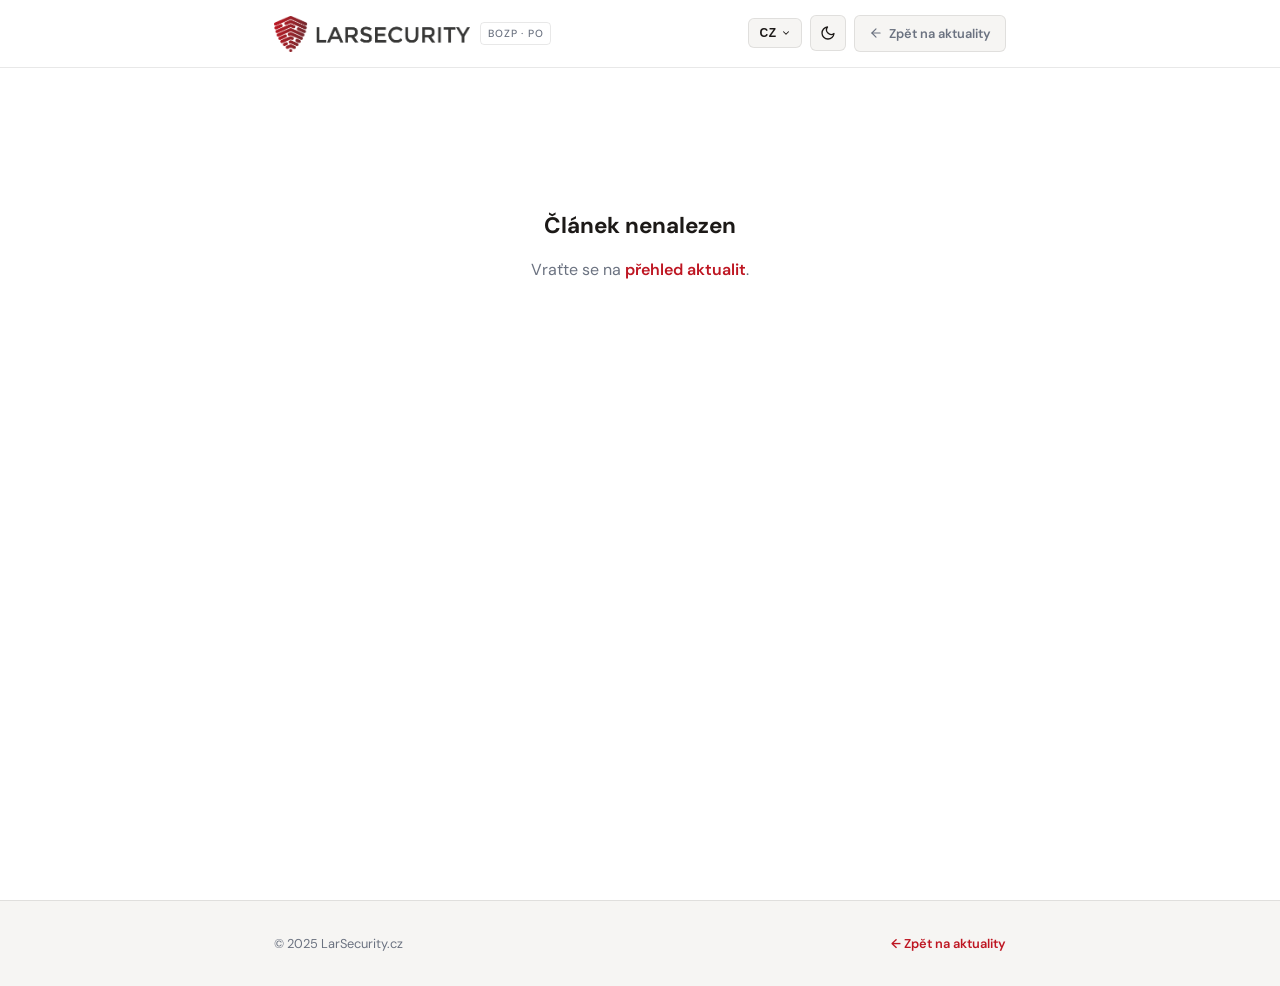
==== clanek.html @ 81025a94 "Úpravy webu + články v oddělené složce" ====
<!DOCTYPE html>
<html lang="cs">
<head>
  <meta charset="UTF-8" />
  <meta name="viewport" content="width=device-width, initial-scale=1.0" />
  <title>LarSecurity.cz</title>
  <link rel="icon" type="image/png" href="images/favicon-larsecurity.png" />
  <link rel="preconnect" href="https://fonts.googleapis.com" />
  <link rel="preconnect" href="https://fonts.gstatic.com" crossorigin />
  <link href="https://fonts.googleapis.com/css2?family=DM+Sans:ital,opsz,wght@0,9..40,300;0,9..40,400;0,9..40,500;0,9..40,600;0,9..40,700;1,9..40,300&display=swap" rel="stylesheet" />
  <style>
    *, *::before, *::after { box-sizing: border-box; margin: 0; padding: 0; }
    :root {
      --bg: #FFFFFF; --bg2: #F6F5F3; --bg3: #EDECEA;
      --accent: #BE1622; --accent2: #D41E2C;
      --text: #1C1917; --muted: #6B7280;
      --border: rgba(0,0,0,0.09);
      --nav-h: 68px;
      --nav-bg: rgba(255,255,255,0.88);
      --nav-bg-scrolled: rgba(255,255,255,0.97);
    }
    [data-theme="dark"] {
      --bg: #0F1117; --bg2: #161B27; --bg3: #1E2535;
      --text: #F0EEE9; --muted: #9CA3AF;
      --border: rgba(255,255,255,0.08);
      --nav-bg: rgba(15,17,23,0.88);
      --nav-bg-scrolled: rgba(15,17,23,0.97);
    }
    html { scroll-behavior: smooth; font-size: 16px; }
    body { font-family: 'DM Sans', sans-serif; background: var(--bg); color: var(--text); line-height: 1.65; overflow-x: hidden; }
    a { color: inherit; text-decoration: none; }
    img { display: block; max-width: 100%; }
    .container { max-width: 780px; margin: 0 auto; padding: 0 24px; }

    /* ── NAV ── */
    nav {
      position: fixed; top: 0; left: 0; right: 0; z-index: 100;
      height: var(--nav-h); background: var(--nav-bg);
      backdrop-filter: blur(14px); border-bottom: 1px solid var(--border);
      transition: background .3s;
    }
    nav.scrolled { background: var(--nav-bg-scrolled); }
    .nav-inner { height: 100%; display: flex; align-items: center; justify-content: space-between; }
    .nav-logo { display: flex; align-items: center; gap: 10px; }
    .nav-logo img { height: 36px; width: auto; display: block; }
    .nav-logo-badge {
      font-size: .65rem; font-weight: 500; color: var(--muted);
      border: 1px solid var(--border); border-radius: 4px; padding: 2px 7px;
      letter-spacing: .8px; text-transform: uppercase;
    }
    .nav-actions { display: flex; align-items: center; gap: 8px; }
    .back-btn {
      display: inline-flex; align-items: center; gap: 6px;
      font-size: .8rem; font-weight: 600; color: var(--muted);
      padding: 7px 14px; border-radius: 6px;
      border: 1px solid var(--border); background: var(--bg2);
      transition: background .2s, color .2s;
    }
    .back-btn:hover { background: var(--bg3); color: var(--text); }
    .back-btn svg { width: 14px; height: 14px; }

    /* Lang switcher */
    .lang-switcher { position: relative; }
    .lang-current {
      display: flex; align-items: center; gap: 4px;
      font-size: .75rem; font-weight: 700; letter-spacing: .8px;
      color: var(--text); background: var(--bg2);
      border: 1px solid var(--border); border-radius: 6px;
      padding: 7px 10px; cursor: pointer; transition: background .2s;
    }
    .lang-current:hover { background: var(--bg3); }
    .lang-current svg { width: 10px; height: 10px; transition: transform .2s; flex-shrink: 0; }
    .lang-switcher.open .lang-current svg { transform: rotate(180deg); }
    .lang-dropdown {
      display: none; position: absolute; top: calc(100% + 6px); right: 0;
      background: var(--bg); border: 1px solid var(--border);
      border-radius: 8px; box-shadow: 0 8px 28px rgba(0,0,0,.12);
      overflow: hidden; min-width: 64px; z-index: 200;
    }
    .lang-switcher.open .lang-dropdown { display: block; }
    .lang-opt {
      display: block; width: 100%; padding: 9px 14px;
      font-size: .78rem; font-weight: 600; letter-spacing: .5px;
      color: var(--muted); background: none; border: none;
      cursor: pointer; text-align: left; transition: background .15s, color .15s;
    }
    .lang-opt:hover { background: var(--bg2); color: var(--text); }
    .lang-opt.active { color: var(--accent); }

    /* Dark mode toggle */
    .theme-toggle {
      background: var(--bg2); border: 1px solid var(--border);
      border-radius: 6px; cursor: pointer;
      width: 36px; height: 36px;
      display: flex; align-items: center; justify-content: center;
      transition: background .2s;
    }
    .theme-toggle:hover { background: var(--bg3); }
    .theme-toggle svg { width: 16px; height: 16px; stroke: var(--text); }
    .icon-sun { display: none; }
    [data-theme="dark"] .icon-moon { display: none; }
    [data-theme="dark"] .icon-sun { display: block; }

    /* ── ARTICLE ── */
    .article-main {
      padding-top: calc(var(--nav-h) + 60px);
      padding-bottom: 80px;
      min-height: 100vh;
    }
    .article-breadcrumb {
      display: flex; align-items: center; gap: 8px;
      font-size: .8rem; color: var(--muted); margin-bottom: 32px;
      flex-wrap: wrap;
    }
    .article-breadcrumb a { color: var(--accent); }
    .article-breadcrumb a:hover { text-decoration: underline; }
    .article-meta { display: flex; align-items: center; gap: 10px; margin-bottom: 20px; }
    .article-kat {
      font-size: .7rem; font-weight: 700; text-transform: uppercase;
      letter-spacing: 1px; color: var(--accent);
      background: rgba(190,22,34,.08); border-radius: 4px; padding: 3px 10px;
    }
    .article-date { font-size: .8rem; color: var(--muted); }
    .article-title {
      font-size: clamp(1.6rem, 4vw, 2.4rem);
      font-weight: 700; line-height: 1.2;
      letter-spacing: -.5px; margin-bottom: 20px;
    }
    .article-lead {
      font-size: 1.1rem; color: var(--muted); line-height: 1.7;
      margin-bottom: 48px; padding-bottom: 32px;
      border-bottom: 1px solid var(--border);
    }

    /* Article body styles (used by injected HTML from data files) */
    .article-body h2 {
      font-size: 1.2rem; font-weight: 700;
      margin-top: 36px; margin-bottom: 12px;
      display: flex; align-items: center; gap: 10px;
    }
    .article-body p { margin-bottom: 16px; line-height: 1.75; }
    .article-body ul, .article-body ol { margin: 0 0 16px 0; padding-left: 24px; }
    .article-body li { margin-bottom: 8px; line-height: 1.7; }
    .article-body strong { font-weight: 600; }
    .article-body .highlight-box {
      background: var(--bg2); border-left: 4px solid var(--accent);
      border-radius: 0 8px 8px 0; padding: 16px 20px;
      margin: 24px 0; font-size: .95rem;
    }
    .article-body .hl-link { color: var(--accent); font-weight: 600; }
    .article-body .hl-link:hover { text-decoration: underline; }
    .mistake-num {
      display: inline-flex; align-items: center; justify-content: center;
      background: var(--accent); color: #fff;
      border-radius: 50%; width: 28px; height: 28px;
      font-size: .85rem; font-weight: 700; flex-shrink: 0;
    }

    /* External source button */
    .source-section {
      margin-top: 48px; padding-top: 32px;
      border-top: 1px solid var(--border);
    }
    .source-section p { font-size: .9rem; color: var(--muted); margin-bottom: 16px; }
    .source-btn {
      display: inline-flex; align-items: center; gap: 8px;
      background: var(--accent); color: #fff;
      padding: 12px 24px; border-radius: 8px;
      font-size: .9rem; font-weight: 600;
      transition: background .2s, transform .15s;
    }
    .source-btn:hover { background: var(--accent2); transform: translateY(-1px); }
    .source-btn svg { width: 16px; height: 16px; }

    /* Error / loading state */
    .article-error {
      text-align: center; padding: 80px 24px; color: var(--muted);
    }
    .article-error h2 { font-size: 1.4rem; margin-bottom: 12px; color: var(--text); }
    .article-error a { color: var(--accent); font-weight: 600; }

    /* Footer */
    footer { background: var(--bg2); border-top: 1px solid var(--border); padding: 32px 0; }
    .footer-inner {
      display: flex; align-items: center; justify-content: space-between;
      flex-wrap: wrap; gap: 16px;
    }
    .footer-copy { font-size: .8rem; color: var(--muted); }
    .footer-back { font-size: .8rem; font-weight: 600; color: var(--accent); }
    .footer-back:hover { text-decoration: underline; }

    @media (max-width: 600px) {
      .nav-logo-badge { display: none; }
      .footer-inner { flex-direction: column; align-items: flex-start; }
    }
  </style>
</head>
<body>

<nav id="navbar">
  <div class="container nav-inner">
    <a href="index.html" class="nav-logo" aria-label="LarSecurity.cz">
      <img src="images/larsecurity-logo.png" alt="LarSecurity.cz" />
      <span class="nav-logo-badge">BOZP · PO</span>
    </a>
    <div class="nav-actions">
      <div class="lang-switcher" id="langSwitcher">
        <button class="lang-current" id="langToggle" aria-label="Vybrat jazyk">
          <span id="langLabel">CZ</span>
          <svg viewBox="0 0 24 24" fill="none" stroke="currentColor" stroke-width="2.5" stroke-linecap="round" stroke-linejoin="round"><polyline points="6 9 12 15 18 9"/></svg>
        </button>
        <div class="lang-dropdown" id="langDropdown">
          <button class="lang-opt active" data-lang="cz">CZ</button>
          <button class="lang-opt" data-lang="pl">PL</button>
          <button class="lang-opt" data-lang="de">DE</button>
          <button class="lang-opt" data-lang="en">EN</button>
        </div>
      </div>
      <button class="theme-toggle" id="themeToggle" aria-label="Přepnout tmavý režim">
        <svg class="icon-moon" viewBox="0 0 24 24" fill="none" stroke="currentColor" stroke-width="2" stroke-linecap="round" stroke-linejoin="round"><path d="M21 12.79A9 9 0 1111.21 3 7 7 0 0021 12.79z"/></svg>
        <svg class="icon-sun" viewBox="0 0 24 24" fill="none" stroke="currentColor" stroke-width="2" stroke-linecap="round" stroke-linejoin="round"><circle cx="12" cy="12" r="5"/><line x1="12" y1="1" x2="12" y2="3"/><line x1="12" y1="21" x2="12" y2="23"/><line x1="4.22" y1="4.22" x2="5.64" y2="5.64"/><line x1="18.36" y1="18.36" x2="19.78" y2="19.78"/><line x1="1" y1="12" x2="3" y2="12"/><line x1="21" y1="12" x2="23" y2="12"/><line x1="4.22" y1="19.78" x2="5.64" y2="18.36"/><line x1="18.36" y1="5.64" x2="19.78" y2="4.22"/></svg>
      </button>
      <a href="index.html#aktuality" class="back-btn" id="backBtn">
        <svg viewBox="0 0 24 24" fill="none" stroke="currentColor" stroke-width="2" stroke-linecap="round" stroke-linejoin="round"><line x1="19" y1="12" x2="5" y2="12"/><polyline points="12 19 5 12 12 5"/></svg>
        <span id="backBtnLabel">Zpět na aktuality</span>
      </a>
    </div>
  </div>
</nav>

<main class="article-main">
  <div class="container" id="articleContainer">
    <!-- content rendered by JS -->
  </div>
</main>

<footer>
  <div class="container footer-inner">
    <span class="footer-copy">© 2025 LarSecurity.cz</span>
    <a href="index.html#aktuality" class="footer-back" id="footerBack">← Zpět na aktuality</a>
  </div>
</footer>

<script>
  /* ── Dark mode (apply before render to avoid flash) ── */
  const root = document.documentElement;
  const savedTheme = localStorage.getItem('theme');
  if (savedTheme === 'dark' || (!savedTheme && window.matchMedia('(prefers-color-scheme: dark)').matches)) {
    root.setAttribute('data-theme', 'dark');
  }
  document.getElementById('themeToggle').addEventListener('click', () => {
    const isDark = root.getAttribute('data-theme') === 'dark';
    root.setAttribute('data-theme', isDark ? 'light' : 'dark');
    localStorage.setItem('theme', isDark ? 'light' : 'dark');
  });

  /* ── Sticky nav ── */
  window.addEventListener('scroll', () => {
    document.getElementById('navbar').classList.toggle('scrolled', window.scrollY > 40);
  }, { passive: true });

  /* ── Lang switcher ── */
  const langSwitcher = document.getElementById('langSwitcher');
  document.getElementById('langToggle').addEventListener('click', e => {
    e.stopPropagation();
    langSwitcher.classList.toggle('open');
  });
  document.addEventListener('click', () => langSwitcher.classList.remove('open'));
  document.querySelectorAll('.lang-opt').forEach(btn => {
    btn.addEventListener('click', () => {
      setLang(btn.dataset.lang);
      langSwitcher.classList.remove('open');
    });
  });

  /* ── UI labels per language ── */
  const ui = {
    cz: { back: 'Zpět na aktuality', footerBack: '← Zpět na aktuality', srcLabel: 'Zdroj článku', notFound: 'Článek nenalezen', notFoundSub: 'Vraťte se na', notFoundLink: 'přehled aktualit' },
    en: { back: 'Back to News',      footerBack: '← Back to News',      srcLabel: 'Article source', notFound: 'Article not found', notFoundSub: 'Return to', notFoundLink: 'news overview' },
    de: { back: 'Zurück zu Aktuelles', footerBack: '← Zurück zu Aktuelles', srcLabel: 'Artikelquelle', notFound: 'Artikel nicht gefunden', notFoundSub: 'Zurück zur', notFoundLink: 'Übersicht' },
    pl: { back: 'Powrót do aktualności', footerBack: '← Powrót do aktualności', srcLabel: 'Źródło artykułu', notFound: 'Artykuł nie znaleziony', notFoundSub: 'Wróć do', notFoundLink: 'przeglądu aktualności' },
  };

  let currentLang = localStorage.getItem('lang') || 'cz';
  let articleData = null;

  function setLang(lang) {
    if (!ui[lang]) return;
    currentLang = lang;
    localStorage.setItem('lang', lang);
    document.getElementById('langLabel').textContent = lang.toUpperCase();
    document.querySelectorAll('.lang-opt').forEach(btn => {
      btn.classList.toggle('active', btn.dataset.lang === lang);
    });
    if (articleData) renderArticle(articleData, lang);
  }

  function renderArticle(data, lang) {
    const t = data[lang] || data['cz'];
    const u = ui[lang] || ui['cz'];
    const container = document.getElementById('articleContainer');

    document.documentElement.lang = lang === 'cz' ? 'cs' : lang;
    document.title = `${t.title} — LarSecurity.cz`;
    document.getElementById('backBtnLabel').textContent = u.back;
    document.getElementById('footerBack').textContent = u.footerBack;

    let externalSection = '';
    if (data.externalUrl) {
      const label = t.externalLabel || u.srcLabel;
      externalSection = `
        <div class="source-section">
          <p>${u.srcLabel}:</p>
          <a href="${data.externalUrl}" target="_blank" rel="noopener" class="source-btn">
            ${label}
            <svg viewBox="0 0 24 24" fill="none" stroke="currentColor" stroke-width="2" stroke-linecap="round" stroke-linejoin="round"><line x1="7" y1="17" x2="17" y2="7"/><polyline points="7 7 17 7 17 17"/></svg>
          </a>
        </div>
      `;
    }

    container.innerHTML = `
      <div class="article-breadcrumb">
        <a href="index.html">LarSecurity.cz</a>
        <span>›</span>
        <a href="index.html#aktuality">${u.back.replace('← ', '').replace('Powrót do ', '').replace('Zurück zu ', '')}</a>
        <span>›</span>
        <span>${t.title}</span>
      </div>
      <div class="article-meta">
        <span class="article-kat">${t.kat}</span>
        <span class="article-date">${t.date}</span>
      </div>
      <h1 class="article-title">${t.title}</h1>
      <p class="article-lead">${t.perex}</p>
      <div class="article-body">${t.body}</div>
      ${externalSection}
    `;
  }

  function showError() {
    const u = ui[currentLang] || ui['cz'];
    document.getElementById('articleContainer').innerHTML = `
      <div class="article-error">
        <h2>${u.notFound}</h2>
        <p>${u.notFoundSub} <a href="index.html#aktuality">${u.notFoundLink}</a>.</p>
      </div>
    `;
  }

  /* ── Load article data from aktuality/ folder ── */
  const params = new URLSearchParams(window.location.search);
  const articleId = parseInt(params.get('id'), 10);

  if (!articleId || articleId < 1 || articleId > 99) {
    showError();
  } else {
    const script = document.createElement('script');
    script.src = `aktuality/aktualita-${articleId}.js`;
    script.onload = () => {
      articleData = (window.aktualityData || {})[articleId];
      if (!articleData) { showError(); return; }
      // Apply lang switcher listeners to render on change
      document.querySelectorAll('.lang-opt').forEach(btn => {
        btn.addEventListener('click', () => renderArticle(articleData, currentLang));
      });
      setLang(currentLang);
    };
    script.onerror = showError;
    document.head.appendChild(script);
  }
</script>
</body>
</html>
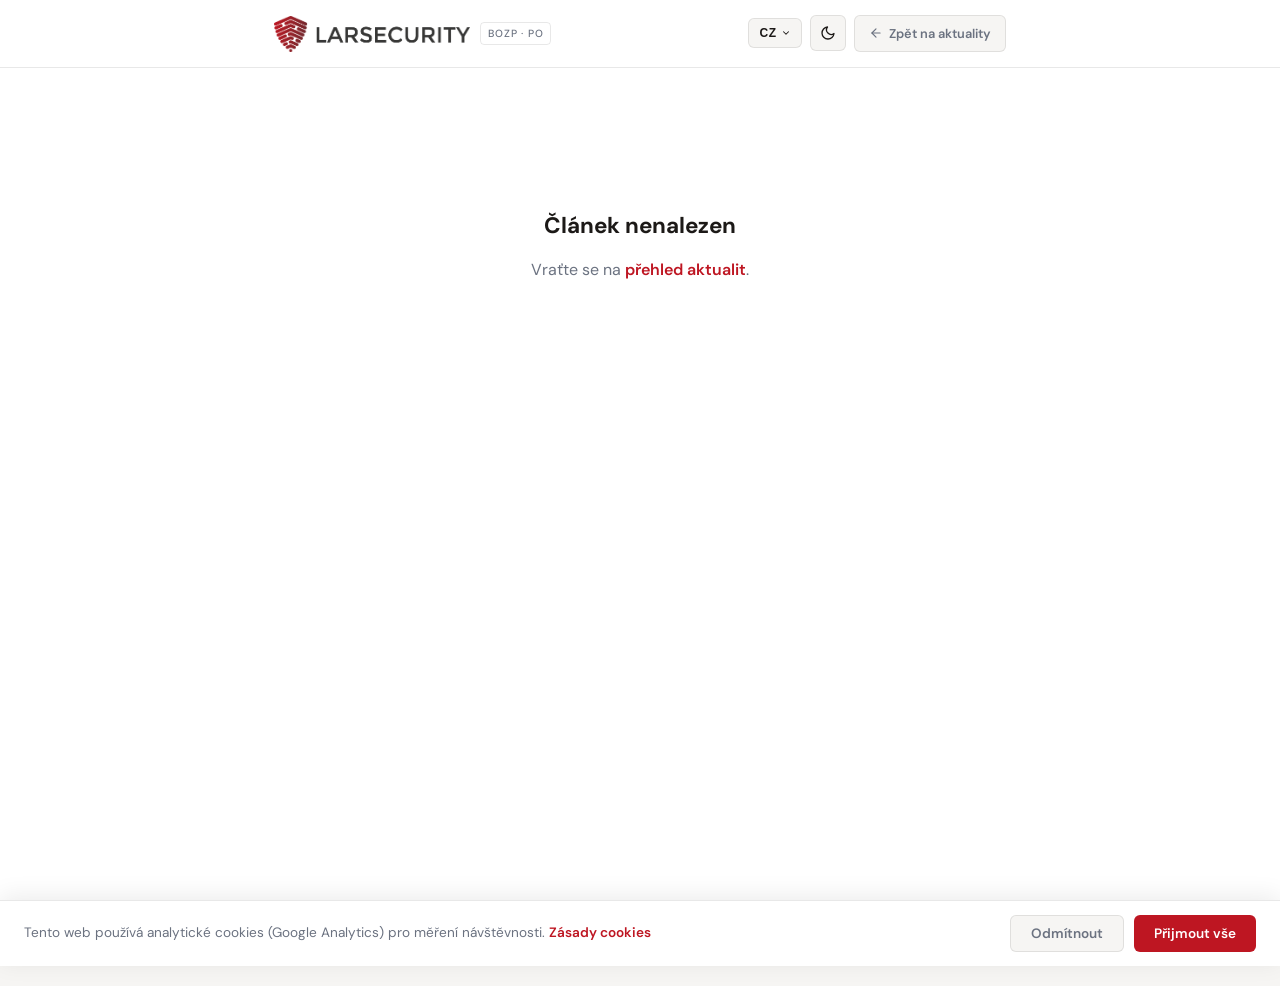
==== commit a544fecb: "GDPR banner" ====
--- a/clanek.html
+++ b/clanek.html
@@ -86,6 +86,7 @@
     }
     .lang-opt:hover { background: var(--bg2); color: var(--text); }
     .lang-opt.active { color: var(--accent); }
+    .flag-img { display: inline-block; vertical-align: middle; }
 
     /* Dark mode toggle */
     .theme-toggle {
@@ -189,9 +190,39 @@
     .footer-back { font-size: .8rem; font-weight: 600; color: var(--accent); }
     .footer-back:hover { text-decoration: underline; }
 
+    /* Cookie banner */
+    .cookie-banner {
+      position: fixed; bottom: 0; left: 0; right: 0; z-index: 999;
+      background: var(--bg); border-top: 1px solid var(--border);
+      padding: 14px 24px;
+      display: flex; align-items: center; gap: 16px; flex-wrap: wrap;
+      justify-content: space-between;
+      box-shadow: 0 -4px 24px rgba(0,0,0,.08);
+      transform: translateY(100%); transition: transform .35s ease;
+    }
+    .cookie-banner.show { transform: translateY(0); }
+    .cookie-banner-text { font-size: .85rem; color: var(--muted); flex: 1; min-width: 200px; }
+    .cookie-banner-text a { color: var(--accent); font-weight: 600; }
+    .cookie-banner-text a:hover { text-decoration: underline; }
+    .cookie-banner-actions { display: flex; gap: 10px; flex-shrink: 0; }
+    .cookie-accept {
+      background: var(--accent); color: #fff; border: none; border-radius: 6px;
+      padding: 9px 20px; font-size: .85rem; font-weight: 600; cursor: pointer;
+      font-family: inherit; transition: background .2s;
+    }
+    .cookie-accept:hover { background: #D41E2C; }
+    .cookie-reject {
+      background: var(--bg2); color: var(--muted); border: 1px solid var(--border);
+      border-radius: 6px; padding: 9px 20px; font-size: .85rem; font-weight: 600;
+      cursor: pointer; font-family: inherit; transition: background .2s, color .2s;
+    }
+    .cookie-reject:hover { background: var(--bg3); color: var(--text); }
     @media (max-width: 600px) {
       .nav-logo-badge { display: none; }
       .footer-inner { flex-direction: column; align-items: flex-start; }
+      .cookie-banner { padding: 14px 16px; }
+      .cookie-banner-actions { width: 100%; }
+      .cookie-accept, .cookie-reject { flex: 1; text-align: center; }
     }
   </style>
 </head>
@@ -210,10 +241,11 @@
           <svg viewBox="0 0 24 24" fill="none" stroke="currentColor" stroke-width="2.5" stroke-linecap="round" stroke-linejoin="round"><polyline points="6 9 12 15 18 9"/></svg>
         </button>
         <div class="lang-dropdown" id="langDropdown">
-          <button class="lang-opt active" data-lang="cz">CZ</button>
-          <button class="lang-opt" data-lang="pl">PL</button>
-          <button class="lang-opt" data-lang="de">DE</button>
-          <button class="lang-opt" data-lang="en">EN</button>
+          <button class="lang-opt active" data-lang="cz"><img src="https://flagcdn.com/20x15/cz.png" alt="" class="flag-img"> CZ</button>
+          <button class="lang-opt" data-lang="pl"><img src="https://flagcdn.com/20x15/pl.png" alt="" class="flag-img"> PL</button>
+          <button class="lang-opt" data-lang="de"><img src="https://flagcdn.com/20x15/de.png" alt="" class="flag-img"> DE</button>
+          <button class="lang-opt" data-lang="en"><img src="https://flagcdn.com/20x15/gb.png" alt="" class="flag-img"> EN</button>
+          <button class="lang-opt" data-lang="ua"><img src="https://flagcdn.com/20x15/ua.png" alt="" class="flag-img"> UA</button>
         </div>
       </div>
       <button class="theme-toggle" id="themeToggle" aria-label="Přepnout tmavý režim">
@@ -279,16 +311,20 @@
     en: { back: 'Back to News',      footerBack: '← Back to News',      srcLabel: 'Article source', notFound: 'Article not found', notFoundSub: 'Return to', notFoundLink: 'news overview' },
     de: { back: 'Zurück zu Aktuelles', footerBack: '← Zurück zu Aktuelles', srcLabel: 'Artikelquelle', notFound: 'Artikel nicht gefunden', notFoundSub: 'Zurück zur', notFoundLink: 'Übersicht' },
     pl: { back: 'Powrót do aktualności', footerBack: '← Powrót do aktualności', srcLabel: 'Źródło artykułu', notFound: 'Artykuł nie znaleziony', notFoundSub: 'Wróć do', notFoundLink: 'przeglądu aktualności' },
+    ua: { back: 'Назад до новин', footerBack: '← Назад до новин', srcLabel: 'Джерело статті', notFound: 'Статтю не знайдено', notFoundSub: 'Повернутися до', notFoundLink: 'огляду новин' },
   };
 
   let currentLang = localStorage.getItem('lang') || 'cz';
   let articleData = null;
+
+  const _flagCode = { cz: 'cz', pl: 'pl', de: 'de', en: 'gb', ua: 'ua' };
 
   function setLang(lang) {
     if (!ui[lang]) return;
     currentLang = lang;
     localStorage.setItem('lang', lang);
-    document.getElementById('langLabel').textContent = lang.toUpperCase();
+    const fc = _flagCode[lang] || lang;
+    document.getElementById('langLabel').innerHTML = `<img src="https://flagcdn.com/20x15/${fc}.png" alt="${lang.toUpperCase()}" class="flag-img">`;
     document.querySelectorAll('.lang-opt').forEach(btn => {
       btn.classList.toggle('active', btn.dataset.lang === lang);
     });
@@ -369,6 +405,50 @@
     script.onerror = showError;
     document.head.appendChild(script);
   }
+
+  /* ── Cookie consent ── */
+  const _cookieTexts = {
+    cz: { msg:'Tento web používá analytické cookies (Google Analytics) pro měření návštěvnosti.', link:' Zásady cookies', accept:'Přijmout vše', reject:'Odmítnout' },
+    en: { msg:'This website uses analytical cookies (Google Analytics) to track traffic.', link:' Cookie Policy', accept:'Accept All', reject:'Decline' },
+    de: { msg:'Diese Website verwendet Analyse-Cookies (Google Analytics) zur Messung der Besucherzahlen.', link:' Cookie-Richtlinie', accept:'Alle akzeptieren', reject:'Ablehnen' },
+    pl: { msg:'Ta strona używa analitycznych plików cookie (Google Analytics) do pomiaru ruchu.', link:' Polityka cookies', accept:'Akceptuj wszystkie', reject:'Odrzuć' },
+    ua: { msg:'Цей сайт використовує аналітичні файли cookie (Google Analytics) для вимірювання відвідуваності.', link:' Політика cookies', accept:'Прийняти все', reject:'Відхилити' },
+  };
+  function _updateCookieLang(lang) {
+    const t = _cookieTexts[lang] || _cookieTexts.cz;
+    document.getElementById('cookieMsg').textContent = t.msg;
+    document.getElementById('cookieLink').textContent = t.link;
+    document.getElementById('cookieAccept').textContent = t.accept;
+    document.getElementById('cookieReject').textContent = t.reject;
+  }
+  (function() {
+    const banner = document.getElementById('cookieBanner');
+    if (!banner) return;
+    _updateCookieLang(currentLang);
+    if (!localStorage.getItem('cookieConsent')) {
+      setTimeout(() => banner.classList.add('show'), 800);
+    }
+    document.getElementById('cookieAccept').addEventListener('click', () => {
+      localStorage.setItem('cookieConsent', 'accepted');
+      banner.classList.remove('show');
+    });
+    document.getElementById('cookieReject').addEventListener('click', () => {
+      localStorage.setItem('cookieConsent', 'rejected');
+      banner.classList.remove('show');
+    });
+  })();
 </script>
+
+<!-- ══ COOKIE BANNER ══ -->
+<div class="cookie-banner" id="cookieBanner" role="dialog" aria-label="Cookie souhlas">
+  <p class="cookie-banner-text">
+    <span id="cookieMsg">Tento web používá analytické cookies (Google Analytics) pro měření návštěvnosti.</span>
+    <a href="zasady.html" id="cookieLink"> Zásady cookies</a>
+  </p>
+  <div class="cookie-banner-actions">
+    <button class="cookie-reject" id="cookieReject">Odmítnout</button>
+    <button class="cookie-accept" id="cookieAccept">Přijmout vše</button>
+  </div>
+</div>
 </body>
 </html>
